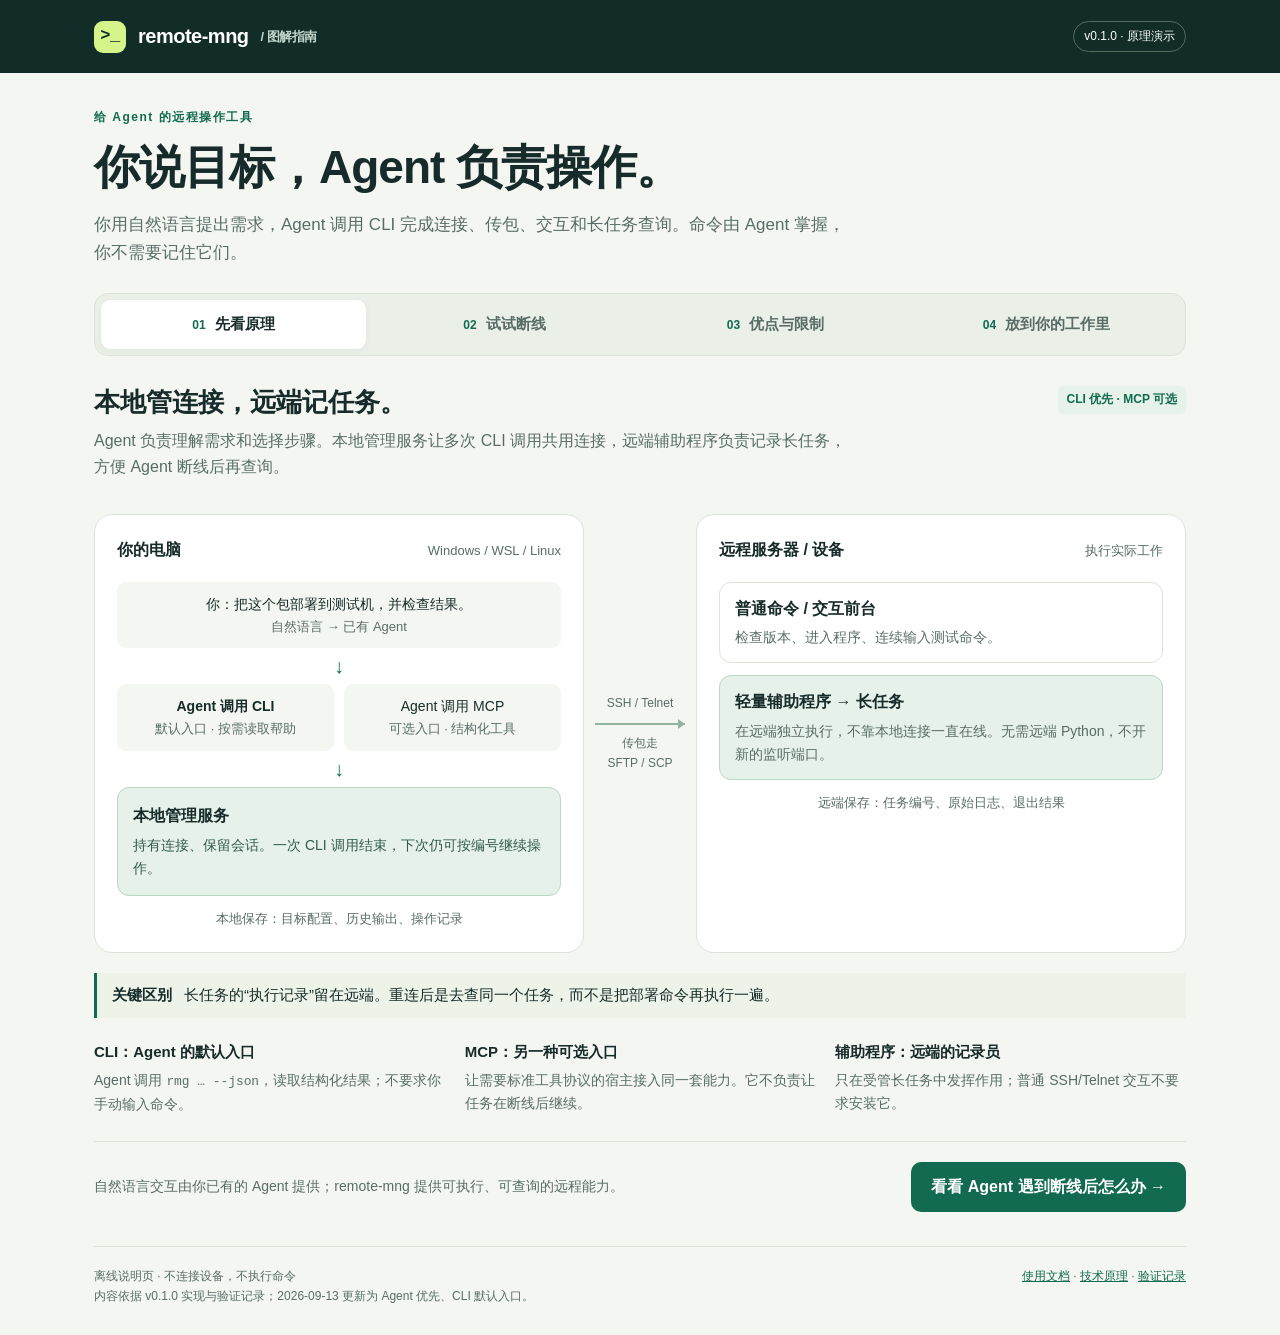
==== docs/explainer.html @ cefc9343 "Initial release: agent CLI, durable remote jobs and Claude Code skill" ====
<!doctype html>
<html lang="zh-CN">
<head>
<meta charset="utf-8">
<meta name="viewport" content="width=device-width, initial-scale=1">
<meta name="color-scheme" content="light">
<title>remote-mng｜一看就懂的原理演示</title>
<style>
:root{--ink:#172c2a;--muted:#586d67;--paper:#f4f6f1;--card:#fff;--line:#dbe3d9;--green:#126b50;--soft:#e5f1e9;--lime:#d5f48a;--orange:#965b13;--warm:#fff1db;--red:#ad3d35;--redsoft:#fff0ed;--dark:#122d28}
*{box-sizing:border-box}body{margin:0;background:var(--paper);color:var(--ink);font-family:Inter,"Segoe UI","Microsoft YaHei",sans-serif;font-size:16px;line-height:1.65}button,select{font:inherit}button,a,select{-webkit-tap-highlight-color:transparent}button{cursor:pointer}button:focus-visible,a:focus-visible,select:focus-visible,summary:focus-visible{outline:3px solid #277ec4;outline-offset:4px}button:disabled{cursor:default;opacity:.5}a{color:var(--green)}p{margin:0 0 14px}h1,h2,h3{line-height:1.25;margin:0}h1{font-size:clamp(30px,4vw,46px);letter-spacing:-1px;font-weight:700}h2{font-size:26px}h3{font-size:18px}small,.small{font-size:13px;color:var(--muted)}strong{font-weight:650}code,pre{font-family:Consolas,"Cascadia Code",monospace}code{font-size:.92em}pre{white-space:pre-wrap;overflow-wrap:anywhere;margin:0;font-size:13px;line-height:1.8}button{border:0}button.primary{background:var(--green);color:#fff;padding:12px 20px;border-radius:10px;font-weight:600}button.secondary{background:#fff;border:1px solid var(--line);color:var(--ink);padding:10px 16px;border-radius:10px}button.text-button{background:none;color:var(--green);padding:10px 0;font-weight:600}.wrap{max-width:1160px;margin:auto;padding:0 34px}.masthead{background:var(--dark);color:#fff}.mast-inner{display:flex;align-items:center;justify-content:space-between;gap:16px;padding-top:20px;padding-bottom:20px}.brand{font-size:20px;letter-spacing:-.5px;font-weight:700;display:flex;align-items:center;gap:12px}.mark{display:grid;place-items:center;width:32px;height:32px;border-radius:9px;background:var(--lime);color:var(--dark);font-family:Consolas,monospace;font-size:17px}.mast-sub{font-size:13px;color:#c2d6cb}.version{font-size:12px;padding:5px 10px;border:1px solid #526e60;border-radius:20px;white-space:nowrap}.hero{padding:35px 0 26px}.eyebrow{font-size:12px;letter-spacing:1.5px;font-weight:650;color:var(--green);margin-bottom:11px}.hero p{margin:15px 0 0;max-width:760px;color:var(--muted);font-size:17px}.tabs{display:flex;gap:6px;padding:6px;border:1px solid var(--line);border-radius:14px;background:#eaf0e7;margin-bottom:30px}.tab{flex:1;padding:12px 14px;background:transparent;border-radius:9px;color:var(--muted);font-size:15px;font-weight:600;white-space:nowrap}.tab[aria-selected=true]{background:#fff;color:var(--ink);box-shadow:0 2px 6px #1937290c}.tab .num{margin-right:9px;font-size:12px;color:var(--green)}[hidden]{display:none!important}.panel{padding-bottom:34px}.section-head{display:flex;align-items:start;justify-content:space-between;gap:24px;margin-bottom:20px}.section-head p{margin-top:9px;color:var(--muted);max-width:760px}.pill{display:inline-block;padding:4px 9px;border-radius:6px;background:var(--soft);color:var(--green);font-size:12px;font-weight:650;white-space:nowrap}.pill.warm{background:var(--warm);color:var(--orange)}.pill.neutral{background:#edf0ed;color:var(--muted)}.pill.danger{background:var(--redsoft);color:var(--red)}.architecture{display:grid;grid-template-columns:minmax(0,1fr) 112px minmax(0,1fr);align-items:stretch;margin:18px 0}.machine{background:var(--card);border:1px solid var(--line);border-radius:18px;padding:22px;min-width:0}.machine-title{display:flex;align-items:center;justify-content:space-between;gap:10px;margin-bottom:18px;font-weight:650}.machine-title small{font-weight:400}.entry-row{display:grid;grid-template-columns:1fr 1fr;gap:10px}.entry{background:var(--paper);padding:11px 12px;border-radius:9px;font-size:14px;text-align:center}.entry small{display:block}.down{text-align:center;color:var(--green);font-size:20px;line-height:1;padding:8px}.module{background:var(--soft);border:1px solid #bcd7c4;padding:15px;border-radius:12px}.module b{display:block}.module p{font-size:14px;margin:5px 0 0;color:#345c4c}.storage{font-size:13px;padding:12px 0 0;color:var(--muted);text-align:center}.path{display:flex;flex-direction:column;align-items:center;justify-content:center;gap:9px;font-size:12px;color:var(--muted);text-align:center}.path-line{height:2px;background:#91b4a0;width:calc(100% - 22px);position:relative}.path-line:after{content:"";position:absolute;right:0;top:-4px;border-left:7px solid #91b4a0;border-top:5px solid transparent;border-bottom:5px solid transparent}.remote-rows{display:flex;flex-direction:column;gap:12px}.remote-row{border:1px solid var(--line);padding:13px 15px;border-radius:12px}.remote-row p{font-size:14px;color:var(--muted);margin:4px 0 0}.remote-row.feature{border-color:#bcd7c4;background:var(--soft)}.reading-note{display:flex;align-items:baseline;gap:12px;border-left:3px solid var(--green);padding:10px 15px;background:#edf3e8;margin-top:20px;font-size:15px}.reading-note p{margin:0}.glossary{display:grid;grid-template-columns:repeat(3,1fr);gap:20px;margin:25px 0}.glossary h3{font-size:15px;margin-bottom:8px}.glossary p{color:var(--muted);font-size:14px;margin:0}.panel-foot{display:flex;justify-content:space-between;align-items:center;gap:16px;margin-top:25px;border-top:1px solid var(--line);padding-top:20px}.panel-foot p{margin:0;color:var(--muted);font-size:14px}.mode-row{display:flex;justify-content:space-between;gap:20px;align-items:center;margin-bottom:22px;flex-wrap:wrap}.switch{display:flex;background:#e4ebe2;padding:5px;border-radius:10px;gap:4px}.mode{padding:9px 15px;background:none;border-radius:7px;font-size:14px;color:var(--muted)}.mode[aria-pressed=true]{background:var(--green);color:#fff}.outcome-label{display:flex;gap:8px;align-items:center;font-size:13px;color:var(--muted)}select{max-width:100%;font-size:14px;padding:8px 11px;border:1px solid var(--line);border-radius:8px;background:#fff;color:var(--ink)}.steps{display:grid;grid-template-columns:repeat(4,1fr);gap:9px;margin:0 0 22px}.step{background:none;border-top:3px solid var(--line);text-align:left;padding:10px 4px;color:var(--muted);font-size:14px}.step span{display:block;font-size:11px;margin-bottom:3px;letter-spacing:1px}.step[aria-current=step]{border-color:var(--green);color:var(--green);font-weight:650}.simulation{background:#fff;border:1px solid var(--line);border-radius:18px;padding:24px}.sim-stage{display:grid;grid-template-columns:minmax(0,1fr) 105px minmax(0,1fr);align-items:stretch}.sim-device{border:1px solid var(--line);border-radius:13px;padding:18px;min-width:0;display:flex;flex-direction:column}.sim-label{color:var(--muted);font-size:12px;margin-bottom:12px}.sim-device h3{font-size:20px;margin-top:10px;margin-bottom:8px}.sim-device p{font-size:14px;color:var(--muted);margin-bottom:12px;min-height:46px}.sim-record{margin-top:auto;background:var(--paper);border-radius:8px;font-size:12px;padding:10px 12px;overflow-wrap:anywhere}.sim-record b{font-size:13px;display:block;color:var(--ink);margin-bottom:3px}.network{display:flex;flex-direction:column;align-items:center;justify-content:center;gap:10px;padding:0 6px;text-align:center;font-size:12px;color:var(--green)}.wire{height:2px;width:100%;background:var(--green)}.network.offline{color:var(--orange)}.network.offline .wire{background:none;border-top:2px dashed #c89855}.sim-bottom{display:grid;grid-template-columns:1.1fr 1fr;gap:20px;margin-top:20px}.terminal{background:var(--dark);color:#d8eee1;border-radius:12px;padding:15px 17px;min-width:0}.terminal-title{font-size:11px;color:#b0d0bf;margin-bottom:9px;letter-spacing:.4px}.lesson{padding:7px 0}.lesson .eyebrow{letter-spacing:.5px}.lesson h3{font-size:18px;margin-bottom:10px}.lesson p{font-size:14px;color:var(--muted);margin-bottom:0}.sim-controls{display:flex;justify-content:space-between;align-items:center;gap:10px;margin-top:20px}.sim-counter{font-size:13px;color:var(--muted)}.sim-actions{display:flex;gap:10px}.fineprint{color:var(--muted);font-size:12px;margin:13px 0 0;line-height:1.75}.tradeoffs{display:grid;grid-template-columns:1fr 1fr;gap:22px}.trade-column{background:#fff;border:1px solid var(--line);border-radius:17px;padding:24px}.column-title{display:flex;gap:12px;align-items:center;margin-bottom:9px}.symbol{background:var(--soft);color:var(--green);display:grid;place-items:center;width:28px;height:28px;border-radius:8px;font-size:18px;font-weight:600}.symbol.cost{background:var(--warm);color:var(--orange)}.trade-item{padding:18px 0;border-bottom:1px solid #e8ede6}.trade-item:last-child{border-bottom:0;padding-bottom:0}.trade-item h3{font-size:16px;margin-bottom:7px}.trade-item p{font-size:14px;color:var(--muted);margin:0}.more{background:#fff;border:1px solid var(--line);border-radius:12px;padding:15px 18px;margin-top:20px}.more summary{cursor:pointer;font-weight:600;font-size:14px}.more ul{margin:12px 0 0;padding-left:21px;color:var(--muted);font-size:14px}.more li+li{margin-top:7px}.principle{display:grid;grid-template-columns:repeat(3,1fr);gap:10px;margin-top:22px}.principle div{padding:14px;background:#eaf0e7;border-radius:10px;font-size:14px}.principle b{display:block;font-size:15px;margin-bottom:4px}.journey{display:grid;grid-template-columns:repeat(4,1fr);gap:14px;margin:23px 0}.journey-card{background:#fff;border:1px solid var(--line);border-radius:14px;padding:19px;min-width:0}.circle-num{font-size:12px;color:var(--green);background:var(--soft);border-radius:50%;width:29px;height:29px;display:grid;place-items:center;margin-bottom:15px}.journey-card h3{font-size:17px;margin-bottom:9px}.journey-card p{font-size:14px;color:var(--muted);margin-bottom:12px}.journey-card .pill{white-space:normal}.ctp-note{display:grid;grid-template-columns:150px 1fr;gap:22px;background:var(--dark);color:#e8f3ea;padding:24px;border-radius:16px}.ctp-note h3{font-size:21px}.ctp-note p{font-size:15px;margin:0}.ctp-note strong{color:var(--lime)}.recipes{display:grid;grid-template-columns:1fr 1fr;gap:18px;margin-top:24px}.recipe{min-width:0}.recipe h3{font-size:15px;margin-bottom:10px}.recipe pre{background:#e9eee7;padding:16px;border-radius:10px;color:#24543f}.recipe small{display:block;margin-top:8px}.evidence{margin-top:24px;background:#fff;border:1px solid var(--line);border-radius:12px;padding:18px 20px;display:flex;gap:16px;align-items:baseline;font-size:14px}.evidence p{margin:0;color:var(--muted)}.footer{border-top:1px solid var(--line);padding:20px 0 28px;font-size:12px;color:var(--muted);display:flex;gap:20px;justify-content:space-between;align-items:start}.footer p{margin:0}.footer a{white-space:nowrap}.noscript{padding:18px;border:1px solid var(--line);margin-bottom:20px;background:#fff}.sr-only{position:absolute;width:1px;height:1px;padding:0;overflow:hidden;clip:rect(0,0,0,0);white-space:nowrap;border:0}
@media(min-width:900px){.trade-column:first-child{border-top:3px solid var(--green)}.trade-column:last-child{border-top:3px solid #c6924c}}
@media(max-width:800px){.wrap{padding:0 22px}.mast-inner{padding-top:16px;padding-bottom:16px}.architecture{grid-template-columns:minmax(0,1fr) 75px minmax(0,1fr)}.machine{padding:17px}.machine-title{align-items:start;flex-direction:column;gap:2px}.sim-stage{grid-template-columns:minmax(0,1fr) 68px minmax(0,1fr)}.simulation{padding:18px}.sim-device{padding:14px}.journey{grid-template-columns:1fr 1fr}.tab{padding:11px 8px}.tab .num{margin-right:5px}.glossary{gap:14px}.ctp-note{grid-template-columns:1fr;gap:12px}.outcome-label{flex-wrap:wrap}.evidence{flex-direction:column;gap:8px}}
@media(max-width:580px){.wrap{padding:0 17px}.mast-sub{display:none}.hero{padding:26px 0 22px}.hero p{font-size:15px}.hero h1{font-size:31px}.tabs{display:grid;grid-template-columns:1fr 1fr;gap:4px;margin-bottom:25px}.tab{text-align:left;padding:10px;font-size:14px}.section-head{flex-direction:column;gap:8px}.section-head h2{font-size:23px}.section-head p{font-size:14px}.architecture{grid-template-columns:1fr}.path{padding:15px 0;flex-direction:row;gap:12px}.path-line{width:45px}.machine-title{flex-direction:row}.glossary{grid-template-columns:1fr;gap:17px}.reading-note{font-size:14px;flex-direction:column;gap:4px}.panel-foot{align-items:start;flex-direction:column}.panel-foot .primary{width:100%}.mode-row{gap:13px}.switch{width:100%}.mode{flex:1;padding:10px;font-size:14px}.steps{gap:7px}.step{font-size:12px;padding:9px 0}.step span{font-size:10px}.simulation{padding:14px}.sim-stage{grid-template-columns:1fr}.network{padding:14px 0;flex-direction:row}.wire{width:50px}.sim-device p{min-height:0}.sim-device h3{font-size:18px}.sim-bottom{grid-template-columns:1fr;gap:16px}.sim-controls{align-items:start}.sim-counter{padding-top:10px}.sim-actions button{padding:10px 13px;font-size:14px}.tradeoffs,.principle,.recipes{grid-template-columns:1fr}.trade-column{padding:20px}.journey{gap:10px}.journey-card{padding:15px}.journey-card h3{font-size:16px}.ctp-note{padding:20px}.footer{flex-direction:column;gap:10px}.pill{font-size:11px}.brand{font-size:18px}.version{font-size:11px}.outcome-label select{font-size:16px}.more{padding:14px}}
@media(prefers-reduced-motion:no-preference){button{transition:background .15s,color .15s}button.primary:hover{background:#0e543e}.tab:hover,.mode:not([aria-pressed=true]):hover{background:#f5f8f1}.secondary:hover{background:#eff4eb}}
@media print{.masthead{background:#fff;color:#172c2a}.mast-sub{color:#586d67}.tabs,.panel-foot,.sim-controls,.footer a{display:none}.panel[hidden]{display:block!important}.panel{break-inside:avoid}.hero{padding-top:20px}}
</style>
</head>
<body>
<header class="masthead"><div class="wrap mast-inner"><div class="brand"><span class="mark" aria-hidden="true">&gt;_</span>remote-mng <span class="mast-sub">/ 图解指南</span></div><span class="version">v0.1.0 · 原理演示</span></div></header>
<main class="wrap" id="guide">
  <div class="hero"><div class="eyebrow">给 Agent 的远程操作工具</div><h1>你说目标，Agent 负责操作。</h1><p>你用自然语言提出需求，Agent 调用 CLI 完成连接、传包、交互和长任务查询。命令由 Agent 掌握，你不需要记住它们。</p></div>
  <noscript><div class="noscript">请启用 JavaScript 体验断线模拟。原理：本地服务共享连接，远端辅助程序保存受管任务的日志和结果。普通前台断线后不能自动恢复。</div></noscript>
  <nav class="tabs" role="tablist" aria-label="演示章节">
    <button class="tab" id="tab-principle" role="tab" aria-selected="true" aria-controls="panel-principle" data-tab="principle"><span class="num">01</span>先看原理</button>
    <button class="tab" id="tab-disconnect" role="tab" aria-selected="false" aria-controls="panel-disconnect" data-tab="disconnect" tabindex="-1"><span class="num">02</span>试试断线</button>
    <button class="tab" id="tab-tradeoffs" role="tab" aria-selected="false" aria-controls="panel-tradeoffs" data-tab="tradeoffs" tabindex="-1"><span class="num">03</span>优点与限制</button>
    <button class="tab" id="tab-workflow" role="tab" aria-selected="false" aria-controls="panel-workflow" data-tab="workflow" tabindex="-1"><span class="num">04</span>放到你的工作里</button>
  </nav>

  <section class="panel" id="panel-principle" role="tabpanel" aria-labelledby="tab-principle">
    <div class="section-head"><div><h2>本地管连接，远端记任务。</h2><p>Agent 负责理解需求和选择步骤。本地管理服务让多次 CLI 调用共用连接，远端辅助程序负责记录长任务，方便 Agent 断线后再查询。</p></div><span class="pill">CLI 优先 · MCP 可选</span></div>
    <div class="architecture" aria-label="架构：用户用自然语言向Agent提出目标，Agent优先通过CLI调用本地管理服务，MCP为可选入口；经SSH或Telnet访问远端，辅助程序托管长任务并保存记录。">
      <div class="machine"><div class="machine-title">你的电脑 <small>Windows / WSL / Linux</small></div><div class="entry">你：把这个包部署到测试机，并检查结果。<small>自然语言 → 已有 Agent</small></div><div class="down" aria-hidden="true">↓</div><div class="entry-row"><div class="entry"><b>Agent 调用 CLI</b><small>默认入口 · 按需读取帮助</small></div><div class="entry">Agent 调用 MCP<small>可选入口 · 结构化工具</small></div></div><div class="down" aria-hidden="true">↓</div><div class="module"><b>本地管理服务</b><p>持有连接、保留会话。一次 CLI 调用结束，下次仍可按编号继续操作。</p></div><div class="storage">本地保存：目标配置、历史输出、操作记录</div></div>
      <div class="path"><span>SSH / Telnet</span><div class="path-line" aria-hidden="true"></div><span>传包走<br>SFTP / SCP</span></div>
      <div class="machine"><div class="machine-title">远程服务器 / 设备 <small>执行实际工作</small></div><div class="remote-rows"><div class="remote-row"><b>普通命令 / 交互前台</b><p>检查版本、进入程序、连续输入测试命令。</p></div><div class="remote-row feature"><b>轻量辅助程序 → 长任务</b><p>在远端独立执行，不靠本地连接一直在线。无需远端 Python，不开新的监听端口。</p></div></div><div class="storage">远端保存：任务编号、原始日志、退出结果</div></div>
    </div>
    <div class="reading-note"><strong>关键区别</strong><p>长任务的“执行记录”留在远端。重连后是去查同一个任务，而不是把部署命令再执行一遍。</p></div>
    <div class="glossary"><div><h3>CLI：Agent 的默认入口</h3><p>Agent 调用 <code>rmg … --json</code>，读取结构化结果；不要求你手动输入命令。</p></div><div><h3>MCP：另一种可选入口</h3><p>让需要标准工具协议的宿主接入同一套能力。它不负责让任务在断线后继续。</p></div><div><h3>辅助程序：远端的记录员</h3><p>只在受管长任务中发挥作用；普通 SSH/Telnet 交互不要求安装它。</p></div></div>
    <div class="panel-foot"><p>自然语言交互由你已有的 Agent 提供；remote-mng 提供可执行、可查询的远程能力。</p><button class="primary" data-go="disconnect">看看 Agent 遇到断线后怎么办 →</button></div>
  </section>

  <section class="panel" id="panel-disconnect" role="tabpanel" aria-labelledby="tab-disconnect" hidden>
    <div class="section-head"><div><h2>连接断了，分别会发生什么？</h2><p>切换两种执行方式，再点击步骤。左右两边分别展示“本地能知道什么”和“示例远端发生什么”。</p></div><span class="pill warm">纯模拟，不连接设备</span></div>
    <div class="mode-row"><div class="switch" role="group" aria-label="执行方式"><button class="mode" data-mode="job" aria-pressed="true">持久任务 · job</button><button class="mode" data-mode="session" aria-pressed="false">交互前台 · session</button></div><label class="outcome-label" id="outcome-control">脚本结局（模拟）<select id="outcome"><option value="success">正常结束 · 退出码 0</option><option value="failure">报错结束 · 退出码 7</option><option value="unknown">退出记录缺失 · 无法确定</option></select></label></div>
    <div class="steps" role="group" aria-label="模拟步骤"><button class="step" data-step="0" aria-current="step"><span>STEP 01</span>开始执行</button><button class="step" data-step="1"><span>STEP 02</span>网络断开</button><button class="step" data-step="2"><span>STEP 03</span>远端时间继续</button><button class="step" data-step="3"><span>STEP 04</span>重新连接</button></div>
    <div class="simulation">
      <div class="sim-stage">
        <div class="sim-device"><div class="sim-label">本地视角 · 当前可获得的信息</div><div><span class="pill" id="local-badge">已收到提交响应</span></div><h3 id="local-title">任务已提交</h3><p id="local-desc">知道任务编号，也知道它刚才在运行。</p><div class="sim-record" id="local-record"><b>deploy-001</b>后续用这个编号查询，不随意换号重发。</div></div>
        <div class="network" id="network"><div class="wire" aria-hidden="true"></div><span id="network-text">连接可用</span></div>
        <div class="sim-device"><div class="sim-label">远端视角 · 原理示意，并非实时遥测</div><div><span class="pill" id="remote-badge">示例：正在执行</span></div><h3 id="remote-title">辅助程序看守任务</h3><p id="remote-desc">部署脚本在远端执行，日志写入远端目录。</p><div class="sim-record" id="remote-record"><b>任务编号：deploy-001</b>日志与状态独立于本次 SSH/Telnet 连接。</div></div>
      </div>
      <div class="sim-bottom"><div class="terminal"><div class="terminal-title">Agent 收到的查询结果 · 模拟输出</div><pre id="sim-output">rmg job start lab --script deploy.sh --job-id deploy-001
任务编号：deploy-001
上次确认：运行中</pre></div><div class="lesson" aria-live="polite" aria-atomic="true"><div class="eyebrow">这一刻，你需要记住</div><h3 id="lesson-title">先有编号，再持续查询。</h3><p id="lesson-desc">每次查看状态都可以使用新连接，不需要让一个 Agent 工具调用一直卡在那里。</p></div></div>
      <div class="sim-controls"><span class="sim-counter" id="sim-counter">1 / 4 步</span><div class="sim-actions"><button class="secondary" id="previous" disabled>上一步</button><button class="primary" id="next">下一步 →</button></div></div>
    </div>
    <p class="fineprint" id="sim-assumption">这里假设远端 Linux 满足辅助程序要求，记录目录可写，系统没有强制清理任务。服务器重启、断电或记录丢失，不等于能够自动续跑。</p>
    <div class="panel-foot"><p>“查得到任务”与“恢复原来的交互前台”，是两件不同的事。</p><button class="text-button" data-go="tradeoffs">看看它的优点与代价 →</button></div>
  </section>

  <section class="panel" id="panel-tradeoffs" role="tabpanel" aria-labelledby="tab-tradeoffs" hidden>
    <div class="section-head"><div><h2>它帮你省什么，又需要你付出什么。</h2><p>价值集中在远程操作的连续性和可查询性。它能执行已有脚本，但不会自动理解你的部署业务。</p></div></div>
    <div class="tradeoffs"><div class="trade-column"><div class="column-title"><span class="symbol" aria-hidden="true">+</span><h3>带来的好处</h3></div><div class="trade-item"><h3>长任务，不必一直守着连接</h3><p>用 job 提交后，远端自己执行并记日志。关掉本地服务后，仍能重连查询原任务。</p></div><div class="trade-item"><h3>Agent 多次调用仍接得上</h3><p>CLI 每次运行都会结束，但本地服务仍持有会话。Agent 下次按会话编号继续操作，不必每次重新登录。</p></div><div class="trade-item"><h3>Agent 读取统一的执行结果</h3><p>Agent 用同一组 CLI 连接、传包、执行和读日志，并解析 JSON 结果。已有构建和部署脚本可以继续用。</p></div><div class="trade-item"><h3>少一些误判和重复执行</h3><p>明确区分成功、失败、未知；远端记录保留时，同一任务编号与同一请求不会再次启动任务。</p></div></div>
    <div class="trade-column"><div class="column-title"><span class="symbol cost" aria-hidden="true">!</span><h3>需要接受的限制</h3></div><div class="trade-item"><h3>断线保障有明确范围</h3><p>只覆盖辅助程序托管的非交互 job。普通命令和前台测试不会自动变成持久任务，旧终端也不会自动恢复。</p></div><div class="trade-item"><h3>设备要满足运行条件</h3><p>长任务需要 Linux、常用 Shell 命令和可写目录。裁剪固件、登录清理策略仍要在真实设备上验证。</p></div><div class="trade-item"><h3>部署步骤与判断规则仍要配置</h3><p>Agent 需要从项目资料或你补充的要求中确定：包放哪、怎么启动、哪些证据表示测试通过。工具本身不会猜这些规则。</p></div><div class="trade-item"><h3>有安装与维护成本</h3><p>本地需要 Python。Windows 接入 MCP 前需独立启动服务；远端日志需管理空间，真实目标板兼容性尚待验收。</p></div></div></div>
    <div class="principle"><div><b>上传完成</b>说明文件传好了，部署还需验证。</div><div><b>看到提示符</b>说明收到指定输出，测试还需判断。</div><div><b>取消请求已发送</b>还要查询任务是否真的退出。</div></div>
    <details class="more"><summary>还有哪些首版边界？</summary><ul><li>Telnet 本身是明文协议；凭据引用和日志脱敏不会把它变成加密通道。</li><li>遗留 SCP 只传普通文件，不支持目录递归、摘要读回验证或断点续传；SFTP 支持目录与摘要校验。</li><li>本地日志默认每条流最多保留 64 MiB，超限会标记；远端作业日志没有自动轮转。</li><li>断网时无法实时知道远端最新进度。远端重启后也不会自动重新执行任务。</li><li>不是完整部署平台：首版没有自动回滚、跨设备事务、GUI 工作台或多人权限系统。</li></ul></details>
    <div class="panel-foot"><p>一次性短命令收益较小；Agent 频繁传包、交互、跟踪长任务时更有价值。</p><button class="text-button" data-go="workflow">放到我的开发流程里 →</button></div>
  </section>

  <section class="panel" id="panel-workflow" role="tabpanel" aria-labelledby="tab-workflow" hidden>
    <div class="section-head"><div><h2>你交代任务，Agent 串起后续步骤。</h2><p>例如：“把这次修改出包，部署到测试机，运行验证并汇报错误日志。”在已有目标配置和业务约定下，Agent 使用你的开发工具和 remote-mng 完成下面的工作。</p></div><span class="pill neutral">工具保持通用</span></div>
    <div class="journey"><article class="journey-card"><div class="circle-num">1</div><h3>本地调试与出包</h3><p>Agent 按需求改代码，运行已有构建脚本，生成需要传输的包。</p><span class="pill neutral">现有开发工具</span></article><article class="journey-card"><div class="circle-num">2</div><h3>上传确定的产物</h3><p>Agent 使用已配置的目标和路径，上传产物并检查校验结果。</p><span class="pill">file · 文件传输</span></article><article class="journey-card"><div class="circle-num">3</div><h3>部署与检查</h3><p>Agent 为短检查选择 exec，为耗时、无需输入的脚本选择 job。</p><span class="pill">exec / job</span></article><article class="journey-card"><div class="circle-num">4</div><h3>进入交互前台</h3><p>Agent 打开应用前台，连续发送测试命令、读取结果，再向你汇报。</p><span class="pill">session · 持续交互</span></article></div>
    <div class="ctp-note"><h3>对应你的<br>CTP 场景</h3><p>进入 CTP 前台、输入 TI 命令属于 <strong>session</strong>。前台里启动的测试<strong>不会自动变成持久 job</strong>。如果某项测试可以改成无需前台交互、并等待测试结束再退出的脚本，就可以交给 job 管理。若启动脚本只是把 CTP 拉到后台就退出，job 记录的仅是那个启动脚本。</p></div>
    <details class="more"><summary>展开查看：Agent 实际调用什么（你无需记忆）</summary><div class="recipes"><div class="recipe"><h3>Agent 的耗时部署调用示意</h3><pre>rmg job start lab --script ./deploy-and-check.sh --job-id deploy-001 --json
rmg job status lab deploy-001 --json
rmg job logs lab deploy-001 --json</pre><small>前提：先安装 helper；脚本不需要人在终端里回答问题。</small></div><div class="recipe"><h3>Agent 的交互调试调用示意</h3><pre>rmg session open lab --json
rmg session write SESSION_ID --data-file ./test-command.txt --newline --token CONTROL_TOKEN --json
rmg session wait SESSION_ID EXPECTED_OUTPUT --offset WRITE_CURSOR --json</pre><small>Agent 保存会话编号和控制令牌；等待从本次 write 返回的 cursor 开始，避免匹配旧输出。</small></div></div>
    <p class="fineprint">以上是给 Agent 的命令示意，需要替换目标、脚本和会话编号。此页面只演示原理，点击任何按钮都不会执行这些命令。</p></details>
    <div class="evidence"><strong>已经验证到哪一步？</strong><p>2026-09-11 已验证 Windows → Linux：上传、安装 helper、提交任务、关闭本地服务、重启后查询退出码及完整日志。协议服务为受控测试环境；真实公司服务器、目标板及原生终端显示仍待试用。</p></div>
    <div class="panel-foot"><p>你只需让 Agent 先做小范围试用：上传测试文件，提交长任务，再核对结果。</p><button class="text-button" data-go="disconnect">再看一次断线演示 ↗</button></div>
  </section>
  <footer class="footer"><p>离线说明页 · 不连接设备，不执行命令<br>内容依据 v0.1.0 实现与验证记录；2026-09-13 更新为 Agent 优先、CLI 默认入口。</p><div><a href="../README.md">使用文档</a> · <a href="architecture.md">技术原理</a> · <a href="validation.md">验证记录</a></div></footer>
</main>
<script>
(() => {
  'use strict';
  const root = document.getElementById('guide');
  const find = id => root.querySelector('#' + id);
  const tabs = [...root.querySelectorAll('[data-tab]')];
  let mode = 'job', step = 0;
  function showTab(name, focus = false) {
    if (!tabs.some(tab => tab.dataset.tab === name)) name = 'principle';
    tabs.forEach(tab => {
      const active = tab.dataset.tab === name;
      tab.setAttribute('aria-selected', String(active));
      tab.tabIndex = active ? 0 : -1;
      find('panel-' + tab.dataset.tab).hidden = !active;
      if (active && focus) tab.focus();
    });
  }
  tabs.forEach((tab, index) => {
    tab.addEventListener('click', () => showTab(tab.dataset.tab));
    tab.addEventListener('keydown', event => {
      let next = index;
      if (event.key === 'ArrowRight') next = (index + 1) % tabs.length;
      else if (event.key === 'ArrowLeft') next = (index + tabs.length - 1) % tabs.length;
      else if (event.key === 'Home') next = 0;
      else if (event.key === 'End') next = tabs.length - 1;
      else return;
      event.preventDefault(); showTab(tabs[next].dataset.tab, true);
    });
  });
  root.querySelectorAll('[data-go]').forEach(button => button.addEventListener('click', () => {
    showTab(button.dataset.go, true);
    root.querySelector('.tabs').scrollIntoView({block:'start',behavior:'auto'});
  }));
  const results = {
    success: {badge:'示例：脚本结束',tone:'',title:'退出结果已保存',desc:'脚本以退出码 0 结束，日志和退出记录留在远端。',record:'exit_code: 0 · stdout / stderr 已保存',local:'查到脚本正常结束',localBadge:'已读取远端证据',localDesc:'这次查询读取的是原任务的退出记录。脚本正常退出，业务是否通过还取决于脚本的检查内容。',lesson:'重连，是查询原任务。',lessonDesc:'任务已经在远端跑完。工具读取留下的结果，不会因为重连而重新部署。',output:'state: succeeded\nexit_code: 0\n同一任务的日志可继续读取'},
    failure: {badge:'示例：脚本报错',tone:'danger',title:'错误结果也会保留',desc:'脚本以退出码 7 结束，远端留下错误日志和退出记录。',record:'exit_code: 7 · 错误日志已保存',local:'查到脚本执行失败',localBadge:'已读取失败证据',localDesc:'任务确实已经结束，但没有执行成功。可以读取错误日志，再决定如何处理。',lesson:'结束了，不代表成功了。',lessonDesc:'工具按远端退出证据报告失败。是否重新部署由你或 Agent 决定，不自动换编号再执行。',output:'state: failed\nexit_code: 7\n可查询同一任务的错误日志'},
    unknown: {badge:'示例：证据不足',tone:'warm',title:'没有可靠的退出记录',desc:'示例中进程已无法核实，也没有可信的退出文件，不能据此推断成功或失败。',record:'退出证据缺失 · 可能还有部分日志',local:'最新结果仍无法确定',localBadge:'unknown · 需要核对',localDesc:'网络已经恢复，但执行证据并不完整。工具仍报告未知，不能靠重连把结果“猜”出来。',lesson:'联系得上，也可能不知道结果。',lessonDesc:'例如记录损坏或远端重启，没有退出证据时保留未知状态。下一步应检查现场，而不是盲目重发。',output:'state: unknown\n没有可靠的退出证据\n保留任务编号，进一步核对'}
  };
  function dataForJob() {
    const result = results[find('outcome').value];
    const scenes = [
      {lb:'已收到提交响应',lt:'任务已提交',ld:'知道任务编号，也知道它刚才在运行。',lr:'后续用这个编号查询，不随意换号重发。',rb:'示例：正在执行',rt:'辅助程序看守任务',rd:'部署脚本在远端执行，日志写入远端目录。',rr:'日志与状态独立于本次 SSH/Telnet 连接。',title:'先有编号，再持续查询。',detail:'每次查看状态都可以使用新连接，不需要让一个 Agent 工具调用一直卡在那里。',output:'rmg job start lab --script deploy.sh --job-id deploy-001\n任务编号：deploy-001\n上次确认：运行中'},
      {lb:'联系中断 · 当前状态未知',lt:'本地暂时查不到最新状态',ld:'只能保留上次的观察结果。“联系不上”不能当作执行失败，也不能当作成功。',lr:'上次确认：运行中；现在：无法更新。',rb:'示例：任务仍在运行',rt:'远端不依赖原连接',rd:'在这个示例里，设备仍正常运行，辅助程序继续收集任务输出。',rr:'依然是 deploy-001，没有启动第二份任务。',title:'连接断开，不等于任务停止。',detail:'右边展示的是原理示意；真正断线时，本地看不到这些新的远端变化。不要因此换编号重发部署。',output:'连接中断\n远端最新状态：暂不可知\n保留 deploy-001，等待重新查询'},
      {lb:'仍离线 · 没有新的证据',lt:'本地依然不知道最新结果',ld:'即使远端已经结束，本地也必须等下一次连接后才能取得新结果。',lr:'仍保留原编号；没有收到新的状态响应。',rb:result.badge,rt:result.title,rd:result.desc,rr:result.record,title:'记录留在远端，等待下次读取。',detail:'这个示例没有让断网中的客户端获得“实时进度”。远端视角只是帮助你理解记录为什么能在之后被查询。',output:'仍未连接到设备\n没有新状态可展示\n下一步：重新连接，查询 deploy-001',remoteTone:result.tone},
      {lb:result.localBadge,lt:result.local,ld:result.localDesc,lr:'查询的是原任务 deploy-001，没有重新执行脚本。',rb:result.badge,rt:result.title,rd:result.desc,rr:result.record,title:result.lesson,detail:result.lessonDesc,output:'rmg job status lab deploy-001\n' + result.output,localTone:result.tone,remoteTone:result.tone}
    ];
    return {...scenes[step],id:'deploy-001'};
  }
  const sessionScenes = [
    {lb:'终端已连接',lt:'可以连续输入命令',ld:'Agent 持有输入权，通过连续的 CLI 调用在同一个应用前台里接着操作。',lr:'保留本次终端的输出和输入控制权。',rb:'示例：应用前台已打开',rt:'程序接收交互输入',rd:'可以是 Shell，也可以是 CTP/TI 这类专用测试前台。',rr:'前台里的测试，没有自动交给 helper 托管。',title:'session 管的是一条持续终端。',detail:'Agent 可连续发送命令、等待提示符并读取新输出。这里不会自动生成每条业务命令的退出记录。',output:'rmg session open lab\n会话编号：session-041\n连接状态：open'},
    {lb:'原终端连接已丢失',lt:'旧会话只能查看历史',ld:'本地保留已经收到的输出，但无法继续向原连接输入命令。',lr:'session-041：disconnected',rb:'实际程序状态：未知',rt:'前台与后台结果要分别核对',rd:'前台可能退出，也可能影响后台；具体取决于程序设计和系统策略。',rr:'不能仅凭网络掉线，判断 CTP 后台是否停止。',title:'不能把交互前台当成持久任务。',detail:'普通会话没有 helper 的作业退出记录，连接一断，就不能假定仍能恢复原来的前台。',output:'session-041: disconnected\n可查看已保存的终端历史\n后台测试状态：需要另行核对',remoteTone:'warm'},
    {lb:'仍无新输出',lt:'无法知道后台发生了什么',ld:'历史输出只说明之前收到过什么，不说明当前测试是否继续或已经完成。',lr:'没有新的终端数据，不能推断业务状态。',rb:'实际程序状态：未知',rt:'后台可能继续，也可能已退出',rd:'除非业务程序自己提供查询方式，否则工具不能凭空补出结果。',rr:'CTP 内部测试结果需用它自己的状态或日志核对。',title:'前台断开和后台结束，是不同事件。',detail:'这也是为什么关键的无交互长脚本应使用 job；而前台内的业务测试还要依靠业务自身的可查询能力。',output:'原终端已经断开\n没有新的业务执行证据\n不要把静默理解为“测试通过”',remoteTone:'warm'},
    {lb:'新连接可用 · 原会话不恢复',lt:'新开终端，再核对业务',ld:'可以重新进入应用，但这是一条新终端。旧会话的状态和历史不会自动搬成新的前台。',lr:'新会话：session-042；旧历史：session-041',rb:'需要重新进入与检查',rt:'先检查，再继续测试',rd:'通过实际应用入口、状态命令或日志，确认后台当前状况，再决定下一步操作。',rr:'后台任务仍需业务证据，不能由新终端编号推断。',title:'重新连接，不会自动恢复原前台。',detail:'新建会话、重新进入、查询业务状态，再接续工作。关闭一个前台也不能证明后台程序已停止。',output:'rmg session open lab\n新会话：session-042\n旧会话历史仍可查询\n下一步：进入应用并核对状态',remoteTone:'warm'}
  ];
  function renderSimulation() {
    const data = mode === 'job' ? dataForJob() : {...sessionScenes[step],id:step===3?'session-042':'session-041'};
    const offline = step === 1 || step === 2;
    find('outcome-control').hidden = mode !== 'job';
    root.querySelectorAll('[data-mode]').forEach(button => button.setAttribute('aria-pressed', String(button.dataset.mode === mode)));
    root.querySelectorAll('[data-step]').forEach(button => { if (Number(button.dataset.step) === step) button.setAttribute('aria-current','step'); else button.removeAttribute('aria-current'); });
    const assign = {'local-badge':data.lb,'local-title':data.lt,'local-desc':data.ld,'remote-badge':data.rb,'remote-title':data.rt,'remote-desc':data.rd,'lesson-title':data.title,'lesson-desc':data.detail,'sim-output':data.output};
    Object.entries(assign).forEach(([id,text]) => {find(id).textContent=text;});
    function record(id, title, detail) { const element=find(id); element.replaceChildren(); const label=document.createElement('b'); label.textContent=title; element.append(label,document.createTextNode(detail)); }
    record('local-record', data.id, data.lr);
    record('remote-record', mode === 'job' ? '任务编号：deploy-001' : '交互前台与后台程序', data.rr);
    find('local-badge').className='pill ' + (data.localTone || (offline?'warm':''));
    find('remote-badge').className='pill ' + (data.remoteTone || '');
    find('network').className='network' + (offline?' offline':'');
    find('network-text').textContent=offline?'网络中断':step===3?'新连接可用':'连接可用';
    find('sim-counter').textContent=(step+1)+' / 4 步';
    find('previous').disabled=step===0;
    find('next').textContent=step===3?'从头演示 ↻':'下一步 →';
    find('sim-assumption').textContent=mode==='job'?'这里假设远端 Linux 满足辅助程序要求，记录目录可写，系统没有强制清理任务。服务器重启、断电或记录丢失，不等于能够自动续跑。':'本页没有推断 CTP 后台的实际行为。应用是否继续执行、怎样再次进入前台，需要以实际设备和程序设计为准。';
  }
  root.querySelectorAll('[data-mode]').forEach(button => button.addEventListener('click', () => {mode=button.dataset.mode;step=0;renderSimulation();}));
  root.querySelectorAll('[data-step]').forEach(button => button.addEventListener('click', () => {step=Number(button.dataset.step);renderSimulation();}));
  find('next').addEventListener('click', () => {step=(step+1)%4;renderSimulation();});
  find('previous').addEventListener('click', () => {step=Math.max(0,step-1);renderSimulation();});
  find('outcome').addEventListener('change',renderSimulation);
  renderSimulation();
})();
</script>
</body>
</html>
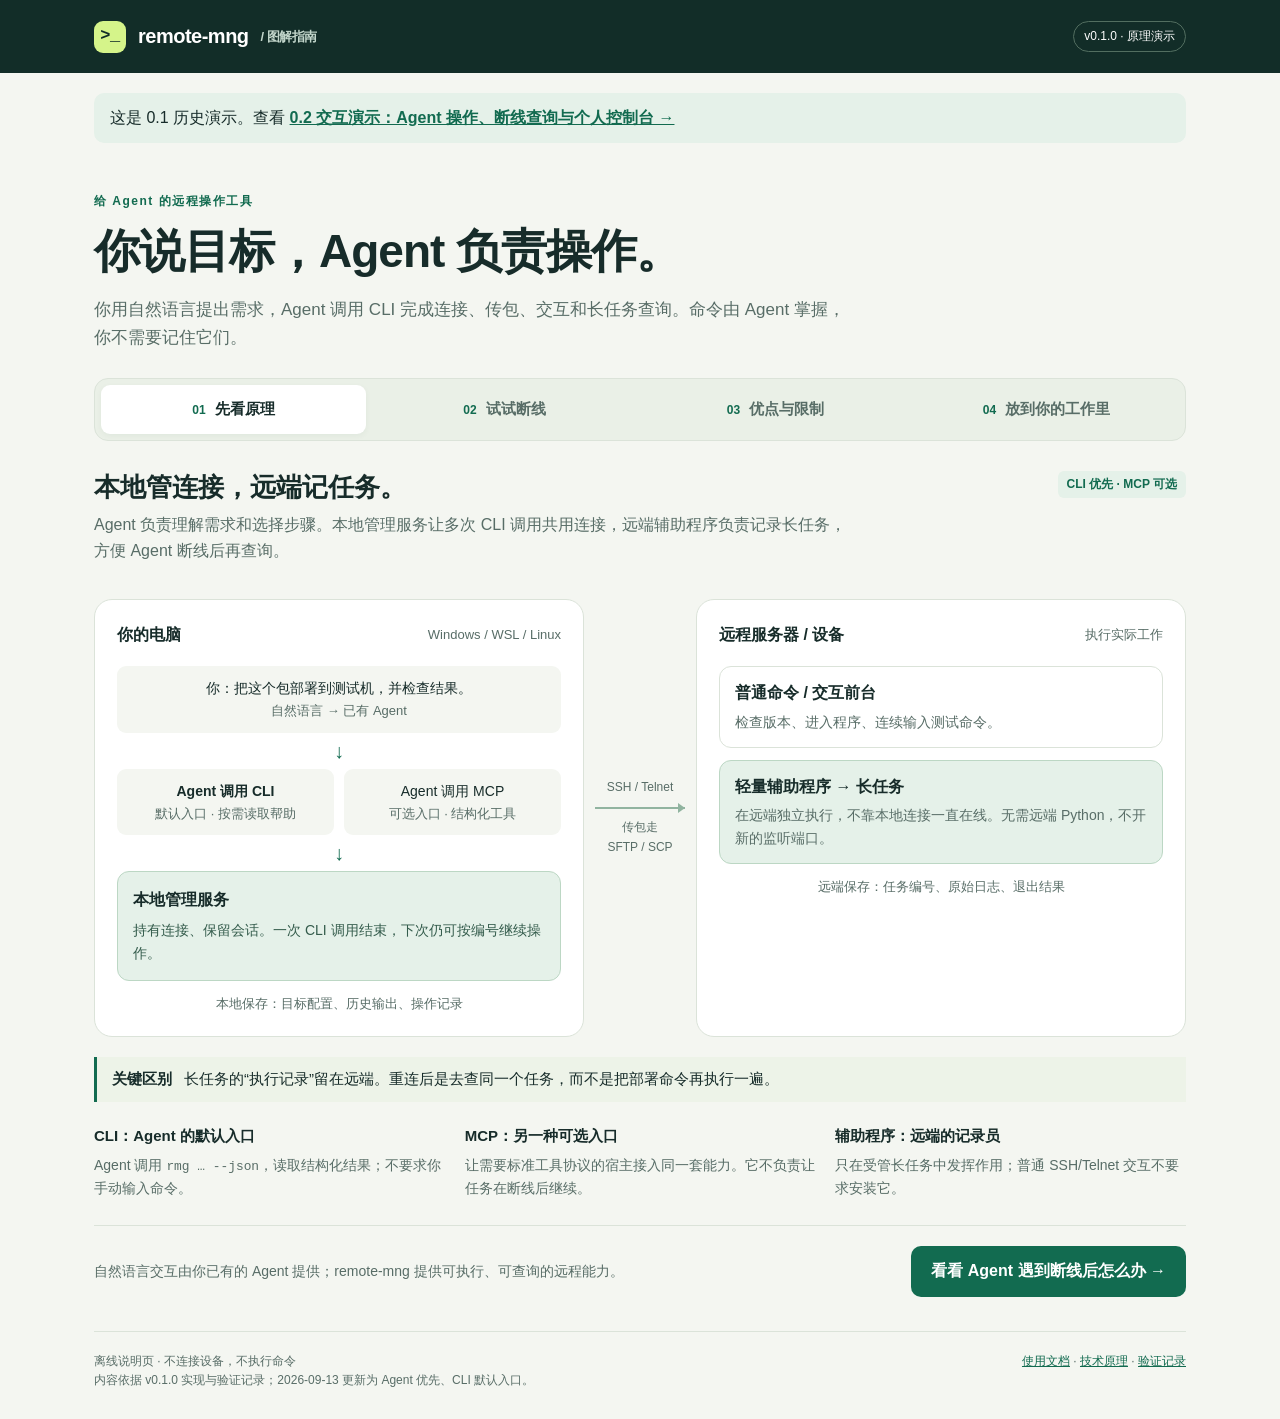
==== commit 065ac0c8: "Bind cleanup plans to targets and document v0.3 validation" ====
--- a/docs/explainer.html
+++ b/docs/explainer.html
@@ -18,6 +18,7 @@
 <body>
 <header class="masthead"><div class="wrap mast-inner"><div class="brand"><span class="mark" aria-hidden="true">&gt;_</span>remote-mng <span class="mast-sub">/ 图解指南</span></div><span class="version">v0.1.0 · 原理演示</span></div></header>
 <main class="wrap" id="guide">
+  <p style="margin-top:20px;padding:12px 16px;background:#e5f1e9;border-radius:10px">这是 0.1 历史演示。查看 <a href="explainer-v02.html"><strong>0.2 交互演示：Agent 操作、断线查询与个人控制台 →</strong></a></p>
   <div class="hero"><div class="eyebrow">给 Agent 的远程操作工具</div><h1>你说目标，Agent 负责操作。</h1><p>你用自然语言提出需求，Agent 调用 CLI 完成连接、传包、交互和长任务查询。命令由 Agent 掌握，你不需要记住它们。</p></div>
   <noscript><div class="noscript">请启用 JavaScript 体验断线模拟。原理：本地服务共享连接，远端辅助程序保存受管任务的日志和结果。普通前台断线后不能自动恢复。</div></noscript>
   <nav class="tabs" role="tablist" aria-label="演示章节">
